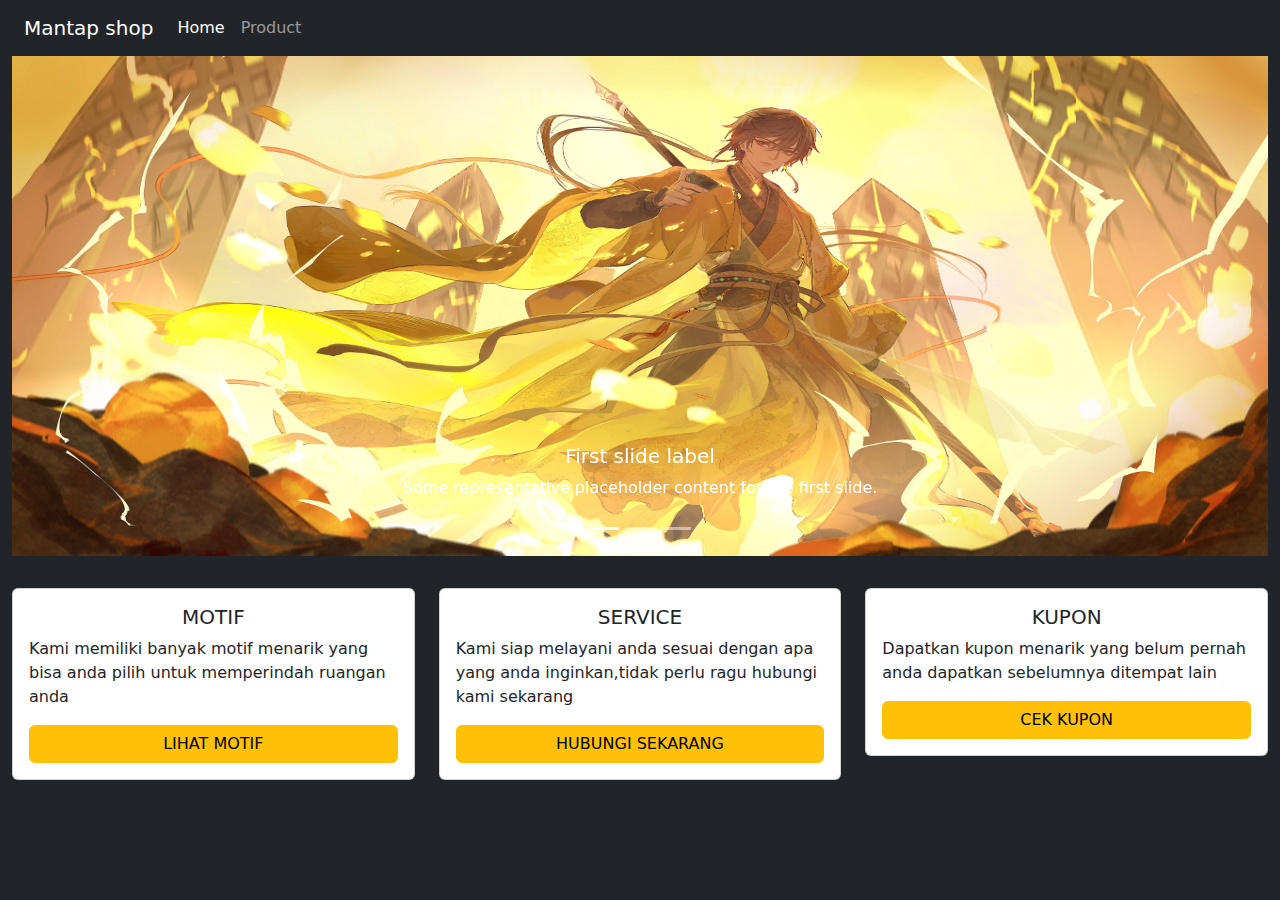
==== index.html @ f48451a2 "Merge branch 'main' of github.com:roberdtjh/muehehe" ====
<!DOCTYPE html>
<html lang="en">

<head>
  <meta charset="UTF-8">
  <meta http-equiv="X-UA-Compatible" content="IE=edge">
  <meta name="viewport" content="width=device-width, initial-scale=1.0">
  <title>muehehe</title>
  <link rel="stylesheet" href="https://cdn.jsdelivr.net/npm/bootstrap@5.2.3/dist/css/bootstrap.min.css">
</head>

<body class="bg-dark">
  <div class="container-fluid text-light" style="height: 100vh">

    <!-- navbar start -->
    <nav class="navbar navbar-expand-lg navbar-dark bg-dark text-light sticky-top">
      <div class="container-fluid">
        <a class="navbar-brand" href="/index.html">Mantap shop</a>
        <button class="navbar-toggler" type="button" data-bs-toggle="collapse" data-bs-target="#navbarNav"
          aria-controls="navbarNav" aria-expanded="false" aria-label="Toggle navigation">
          <span class="navbar-toggler-icon"></span>
        </button>
        <div class="collapse navbar-collapse" id="navbarNav">
          <ul class="navbar-nav">
            <li class="nav-item">
              <a class="nav-link active" aria-current="page" href="/">Home</a>
            </li>
            <li class="nav-item">
              <a class="nav-link" href="/product">Product</a>
            </li>
          </ul>
        </div>
      </div>
    </nav>
    <!-- navbar end -->

    <!-- carousel images start -->
    <div id="carouselExampleCaptions" class="carousel slide" data-bs-ride="false">
      <div class="carousel-indicators">
        <button type="button" data-bs-target="#carouselExampleCaptions" data-bs-slide-to="0" class="active"
          aria-current="true" aria-label="Slide 1"></button>
        <button type="button" data-bs-target="#carouselExampleCaptions" data-bs-slide-to="1"
          aria-label="Slide 2"></button>
        <button type="button" data-bs-target="#carouselExampleCaptions" data-bs-slide-to="2"
          aria-label="Slide 3"></button>
      </div>
      <div class="carousel-inner">
        <div class="carousel-item active">
          <img src="/img/1146667.jpg" class="d-block w-100" alt="..." style="height:500px ;">
          <div class="carousel-caption d-none d-md-block">
            <h5>First slide label</h5>
            <p>Some representative placeholder content for the first slide.</p>
          </div>
        </div>
        <div class="carousel-item">
          <img src="/img/1146765.png" id="imgcarousel" class="d-block w-100" alt="..." style="height:500px ;">
          <div class="carousel-caption d-none d-md-block">
            <h5>Second slide label</h5>
            <p>Some representative placeholder content for the second slide.</p>
          </div>
        </div>
        <div class="carousel-item">
          <img src="/img/1147279.png" id="imgcarousel" class="d-block w-100" alt="..." style="height:500px ;">
          <div class="carousel-caption d-none d-md-block">
            <h5>Third slide label</h5>
            <p>Some representative placeholder content for the third slide.</p>
          </div>
        </div>
      </div>
      <button class="carousel-control-prev" type="button" data-bs-target="#carouselExampleCaptions"
        data-bs-slide="prev">
        <span class="carousel-control-prev-icon" aria-hidden="true"></span>
        <span class="visually-hidden">Previous</span>
      </button>
      <button class="carousel-control-next" type="button" data-bs-target="#carouselExampleCaptions"
        data-bs-slide="next">
        <span class="carousel-control-next-icon" aria-hidden="true"></span>
        <span class="visually-hidden">Next</span>
      </button>
    </div>
    <!-- carousel images end-->

    <!-- card start -->
    <div class="row text-dark mt-2">
      <div class="col-sm-4 g-4">
        <div class="card">
          <div class="card-body">
            <h5 class="card-title text-center">MOTIF</h5>
            <p class="card-text">Kami memiliki banyak motif menarik yang bisa anda pilih untuk memperindah ruangan anda
            </p>
            <a href="/product" class="btn btn-warning d-block">LIHAT MOTIF</a>
          </div>
        </div>
      </div>
      <div class="col-sm-4 g-4">
        <div class="card">
          <div class="card-body">
            <h5 class="card-title text-center">SERVICE</h5>
            <p class="card-text">Kami siap melayani anda sesuai dengan apa yang anda inginkan,tidak perlu ragu hubungi
              kami sekarang</p>
            <a href="/contact" class="btn btn-warning d-block">HUBUNGI SEKARANG</a>
          </div>
        </div>
      </div>
      <div class="col-sm-4 g-4">
        <div class="card">
          <div class="card-body">
            <h5 class="card-title text-center">KUPON</h5>
            <p class="card-text">Dapatkan kupon menarik yang belum pernah anda dapatkan sebelumnya ditempat lain</p>
            <a href="/kupon" class="btn btn-warning d-block">CEK KUPON</a>
          </div>
        </div>
      </div>

    </div>
    <script src="https://cdn.jsdelivr.net/npm/bootstrap@5.2.3/dist/js/bootstrap.bundle.min.js"></script>
</body>

</html>
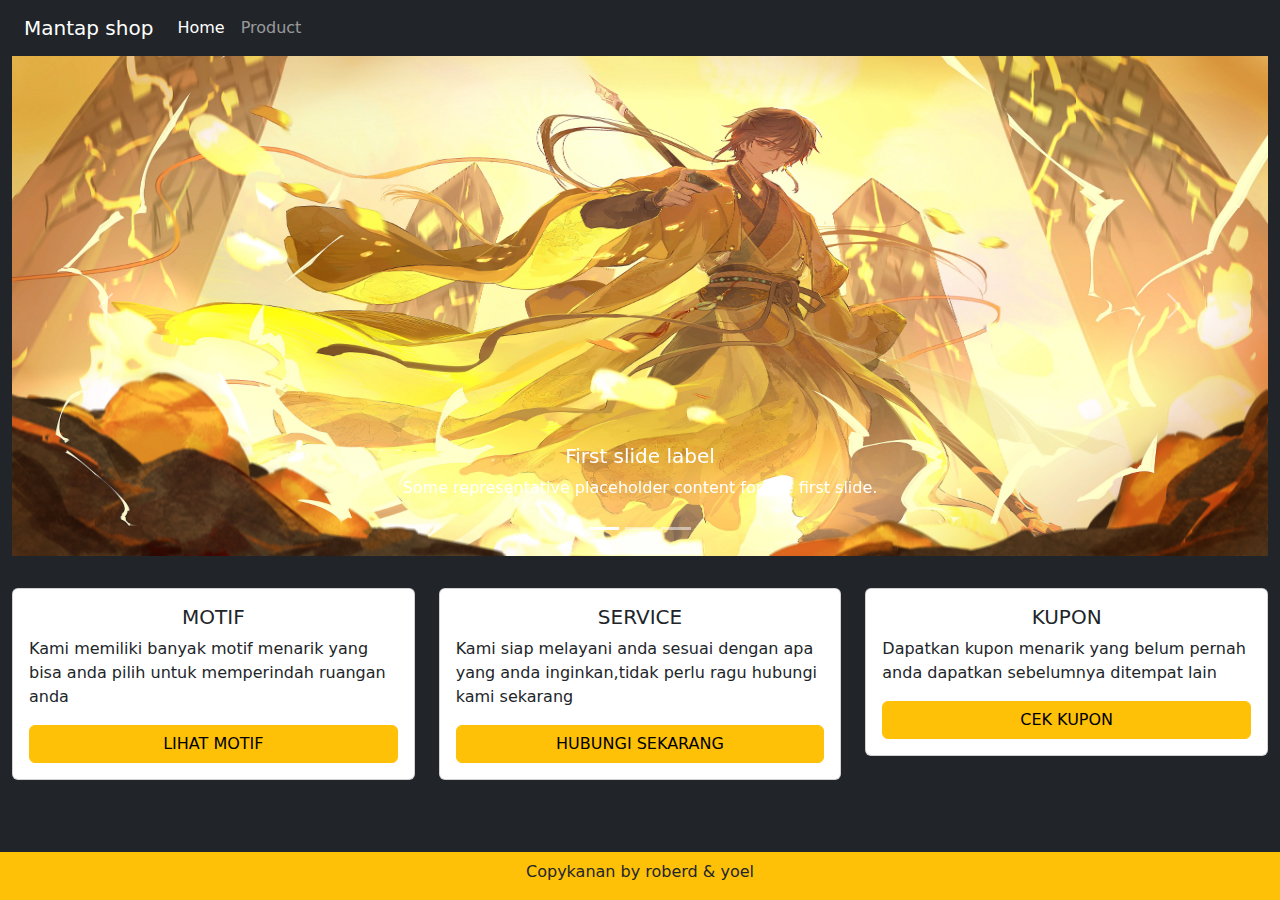
==== commit e791130c: "namabah fooyter index" ====
--- a/index.html
+++ b/index.html
@@ -81,7 +81,7 @@
     <!-- carousel images end-->
 
     <!-- card start -->
-    <div class="row text-dark mt-2">
+    <div class="row text-dark mt-2 pb-5 mb-5">
       <div class="col-sm-4 g-4">
         <div class="card">
           <div class="card-body">
@@ -112,6 +112,14 @@
         </div>
       </div>
 
+      <!-- footer start -->
+      <footer class="footer fixed-bottom bg-warning text-dark">
+        <div class="row text-center pt-2">
+          <p>Copykanan by roberd & yoel</p>
+        </div>
+      </footer>
+      <!-- footer end -->
+
     </div>
     <script src="https://cdn.jsdelivr.net/npm/bootstrap@5.2.3/dist/js/bootstrap.bundle.min.js"></script>
 </body>
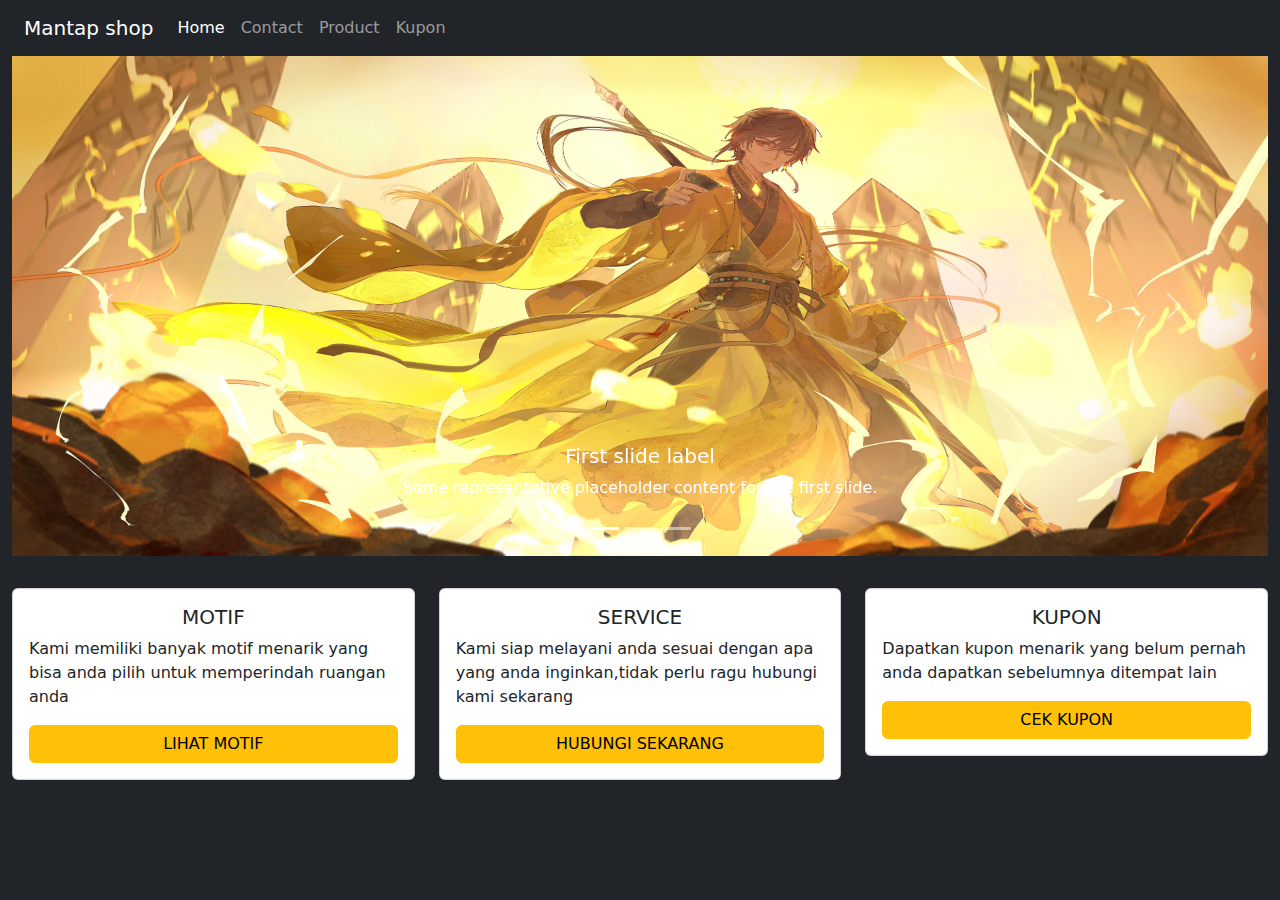
==== commit cf295142: "edit" ====
--- a/index.html
+++ b/index.html
@@ -15,7 +15,7 @@
     <!-- navbar start -->
     <nav class="navbar navbar-expand-lg navbar-dark bg-dark text-light sticky-top">
       <div class="container-fluid">
-        <a class="navbar-brand" href="/index.html">Mantap shop</a>
+        <a class="navbar-brand" href="#">Mantap shop</a>
         <button class="navbar-toggler" type="button" data-bs-toggle="collapse" data-bs-target="#navbarNav"
           aria-controls="navbarNav" aria-expanded="false" aria-label="Toggle navigation">
           <span class="navbar-toggler-icon"></span>
@@ -26,7 +26,13 @@
               <a class="nav-link active" aria-current="page" href="/">Home</a>
             </li>
             <li class="nav-item">
+              <a class="nav-link" href="/contact">Contact</a>
+            </li>
+            <li class="nav-item">
               <a class="nav-link" href="/product">Product</a>
+            </li>
+            <li class="nav-item">
+              <a class="nav-link" href="/kupon">Kupon</a>
             </li>
           </ul>
         </div>
@@ -81,7 +87,7 @@
     <!-- carousel images end-->
 
     <!-- card start -->
-    <div class="row text-dark mt-2 pb-5 mb-5">
+    <div class="row text-dark mt-2">
       <div class="col-sm-4 g-4">
         <div class="card">
           <div class="card-body">
@@ -112,14 +118,6 @@
         </div>
       </div>
 
-      <!-- footer start -->
-      <footer class="footer fixed-bottom bg-warning text-dark">
-        <div class="row text-center pt-2">
-          <p>Copykanan by roberd & yoel</p>
-        </div>
-      </footer>
-      <!-- footer end -->
-
     </div>
     <script src="https://cdn.jsdelivr.net/npm/bootstrap@5.2.3/dist/js/bootstrap.bundle.min.js"></script>
 </body>
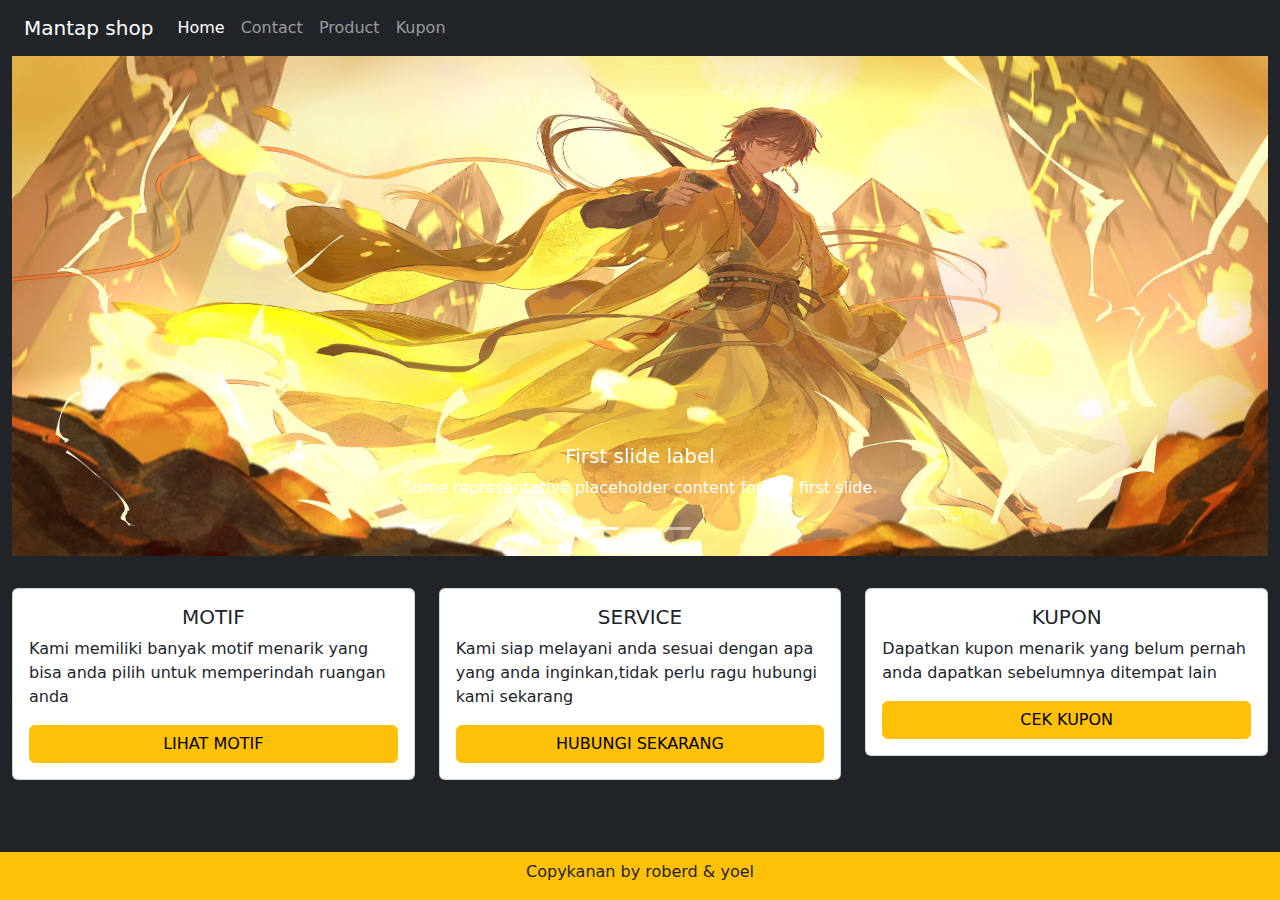
==== commit 043b8047: "Merge branch 'main' of https://github.com/roberdtjh/muehehe" ====
--- a/index.html
+++ b/index.html
@@ -87,7 +87,7 @@
     <!-- carousel images end-->
 
     <!-- card start -->
-    <div class="row text-dark mt-2">
+    <div class="row text-dark mt-2 pb-5 mb-5">
       <div class="col-sm-4 g-4">
         <div class="card">
           <div class="card-body">
@@ -118,6 +118,14 @@
         </div>
       </div>
 
+      <!-- footer start -->
+      <footer class="footer fixed-bottom bg-warning text-dark">
+        <div class="row text-center pt-2">
+          <p>Copykanan by roberd & yoel</p>
+        </div>
+      </footer>
+      <!-- footer end -->
+
     </div>
     <script src="https://cdn.jsdelivr.net/npm/bootstrap@5.2.3/dist/js/bootstrap.bundle.min.js"></script>
 </body>
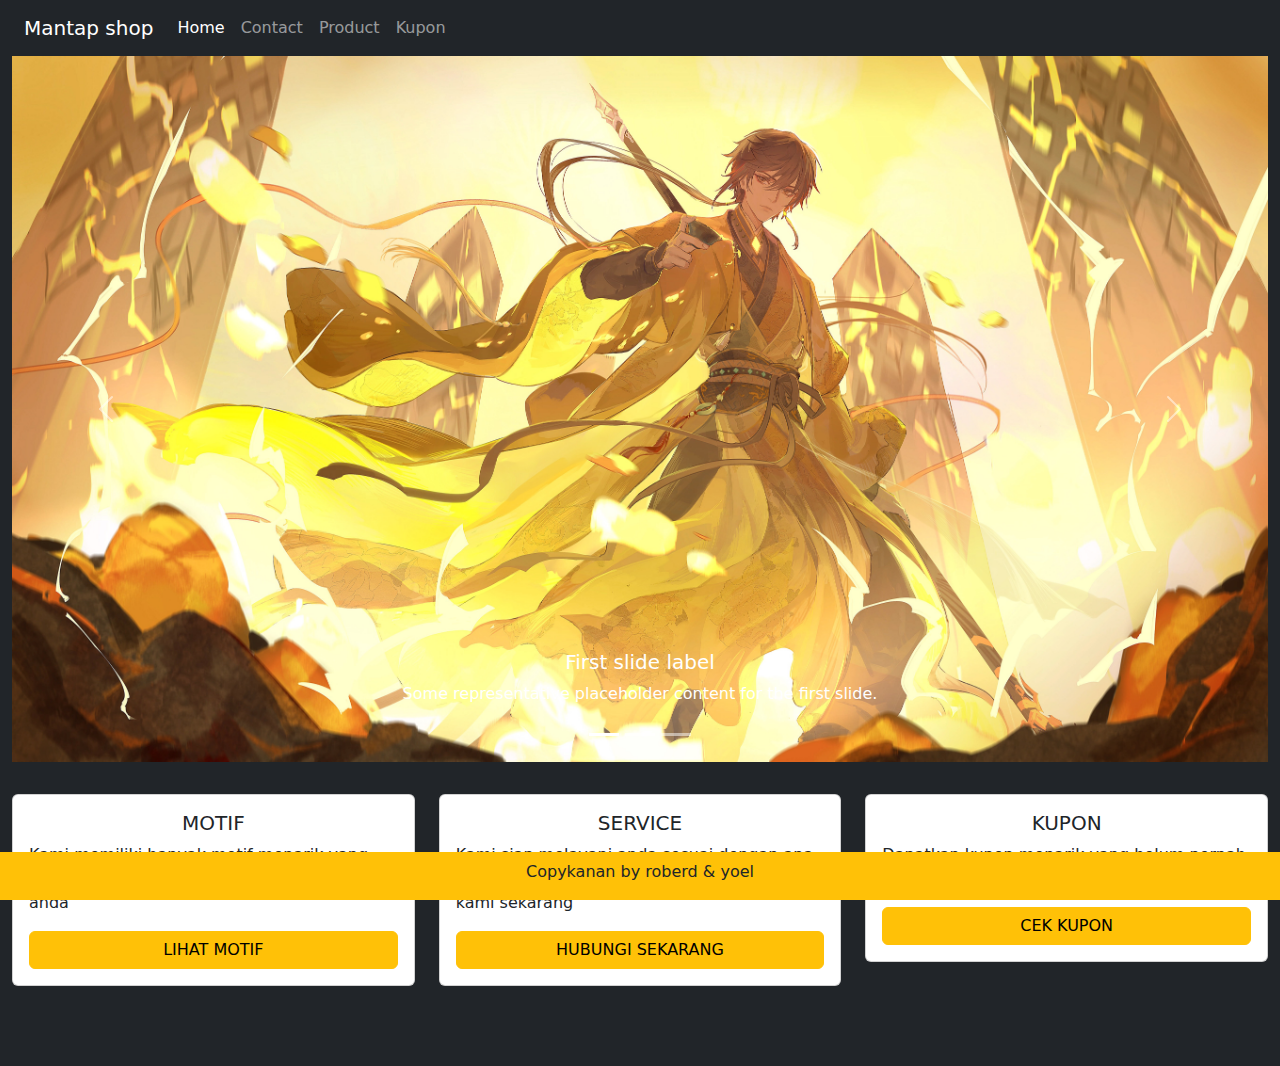
==== commit 35451fdb: "fix" ====
--- a/index.html
+++ b/index.html
@@ -52,21 +52,21 @@
       </div>
       <div class="carousel-inner">
         <div class="carousel-item active">
-          <img src="/img/1146667.jpg" class="d-block w-100" alt="..." style="height:500px ;">
+          <img src="/img/1146667.jpg" id="imgcarousel" class="d-block w-100" alt="..." style="height: 100%;">
           <div class="carousel-caption d-none d-md-block">
             <h5>First slide label</h5>
             <p>Some representative placeholder content for the first slide.</p>
           </div>
         </div>
         <div class="carousel-item">
-          <img src="/img/1146765.png" id="imgcarousel" class="d-block w-100" alt="..." style="height:500px ;">
+          <img src="/img/1146765.png" id="imgcarousel" class="d-block w-100" alt="..." style="height: 100%;">
           <div class="carousel-caption d-none d-md-block">
             <h5>Second slide label</h5>
             <p>Some representative placeholder content for the second slide.</p>
           </div>
         </div>
         <div class="carousel-item">
-          <img src="/img/1147279.png" id="imgcarousel" class="d-block w-100" alt="..." style="height:500px ;">
+          <img src="/img/1147279.png" id="imgcarousel" class="d-block w-100" alt="..." style="height: 100%;">
           <div class="carousel-caption d-none d-md-block">
             <h5>Third slide label</h5>
             <p>Some representative placeholder content for the third slide.</p>
@@ -87,7 +87,7 @@
     <!-- carousel images end-->
 
     <!-- card start -->
-    <div class="row text-dark mt-2 pb-5 mb-5">
+    <div class="row text-dark mt-2" style="padding-bottom: 80px;">
       <div class="col-sm-4 g-4">
         <div class="card">
           <div class="card-body">
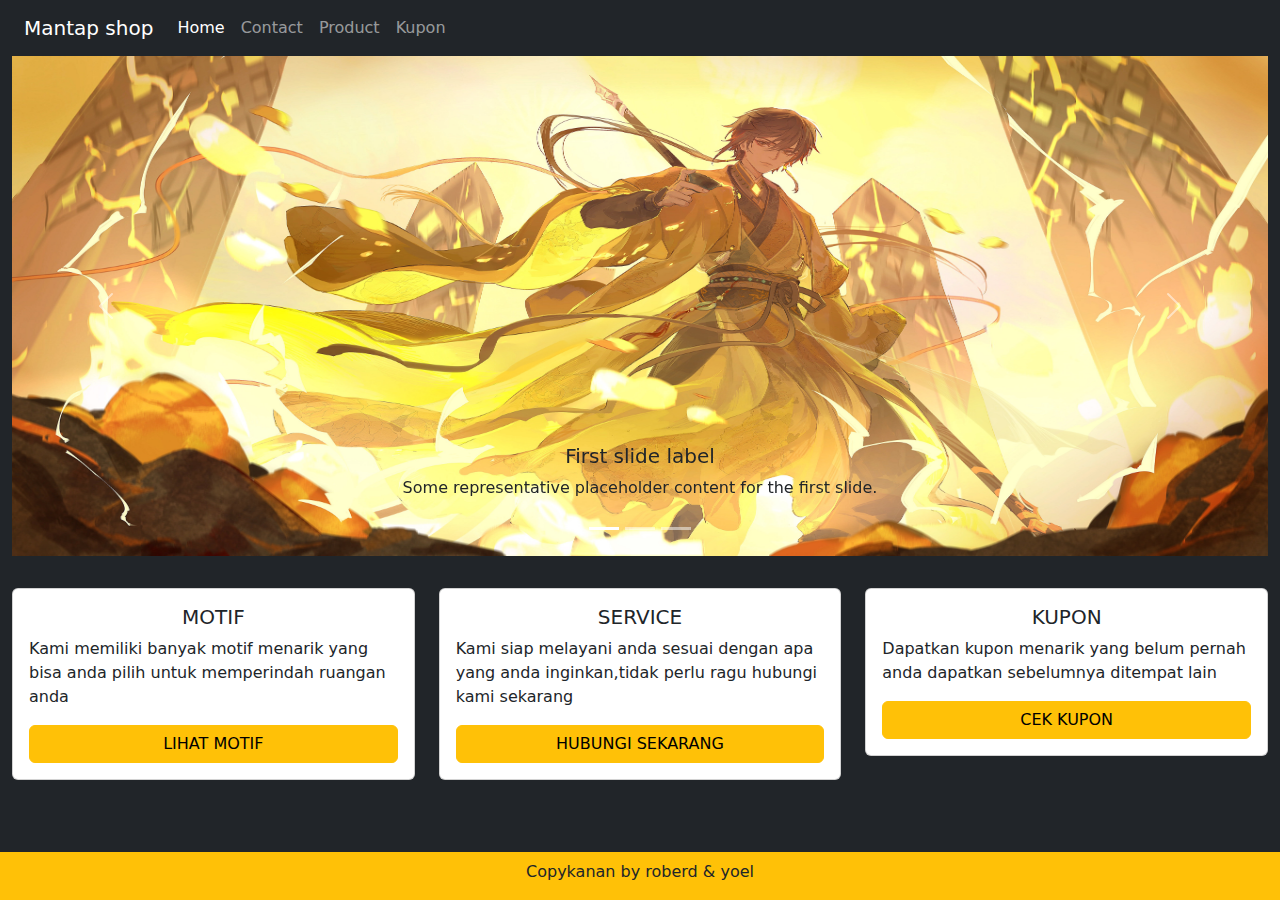
==== commit 65808b12: "okok" ====
--- a/index.html
+++ b/index.html
@@ -52,21 +52,21 @@
       </div>
       <div class="carousel-inner">
         <div class="carousel-item active">
-          <img src="/img/1146667.jpg" id="imgcarousel" class="d-block w-100" alt="..." style="height: 100%;">
-          <div class="carousel-caption d-none d-md-block">
+          <img src="/img/1146667.jpg" class="d-block w-100" alt="..." style="height:500px ;">
+          <div class="carousel-caption d-none d-md-block text-dark">
             <h5>First slide label</h5>
             <p>Some representative placeholder content for the first slide.</p>
           </div>
         </div>
         <div class="carousel-item">
-          <img src="/img/1146765.png" id="imgcarousel" class="d-block w-100" alt="..." style="height: 100%;">
+          <img src="/img/1146765.png" id="imgcarousel" class="d-block w-100" alt="..." style="height:500px ;">
           <div class="carousel-caption d-none d-md-block">
             <h5>Second slide label</h5>
             <p>Some representative placeholder content for the second slide.</p>
           </div>
         </div>
         <div class="carousel-item">
-          <img src="/img/1147279.png" id="imgcarousel" class="d-block w-100" alt="..." style="height: 100%;">
+          <img src="/img/1147279.png" id="imgcarousel" class="d-block w-100" alt="..." style="height:500px ;">
           <div class="carousel-caption d-none d-md-block">
             <h5>Third slide label</h5>
             <p>Some representative placeholder content for the third slide.</p>
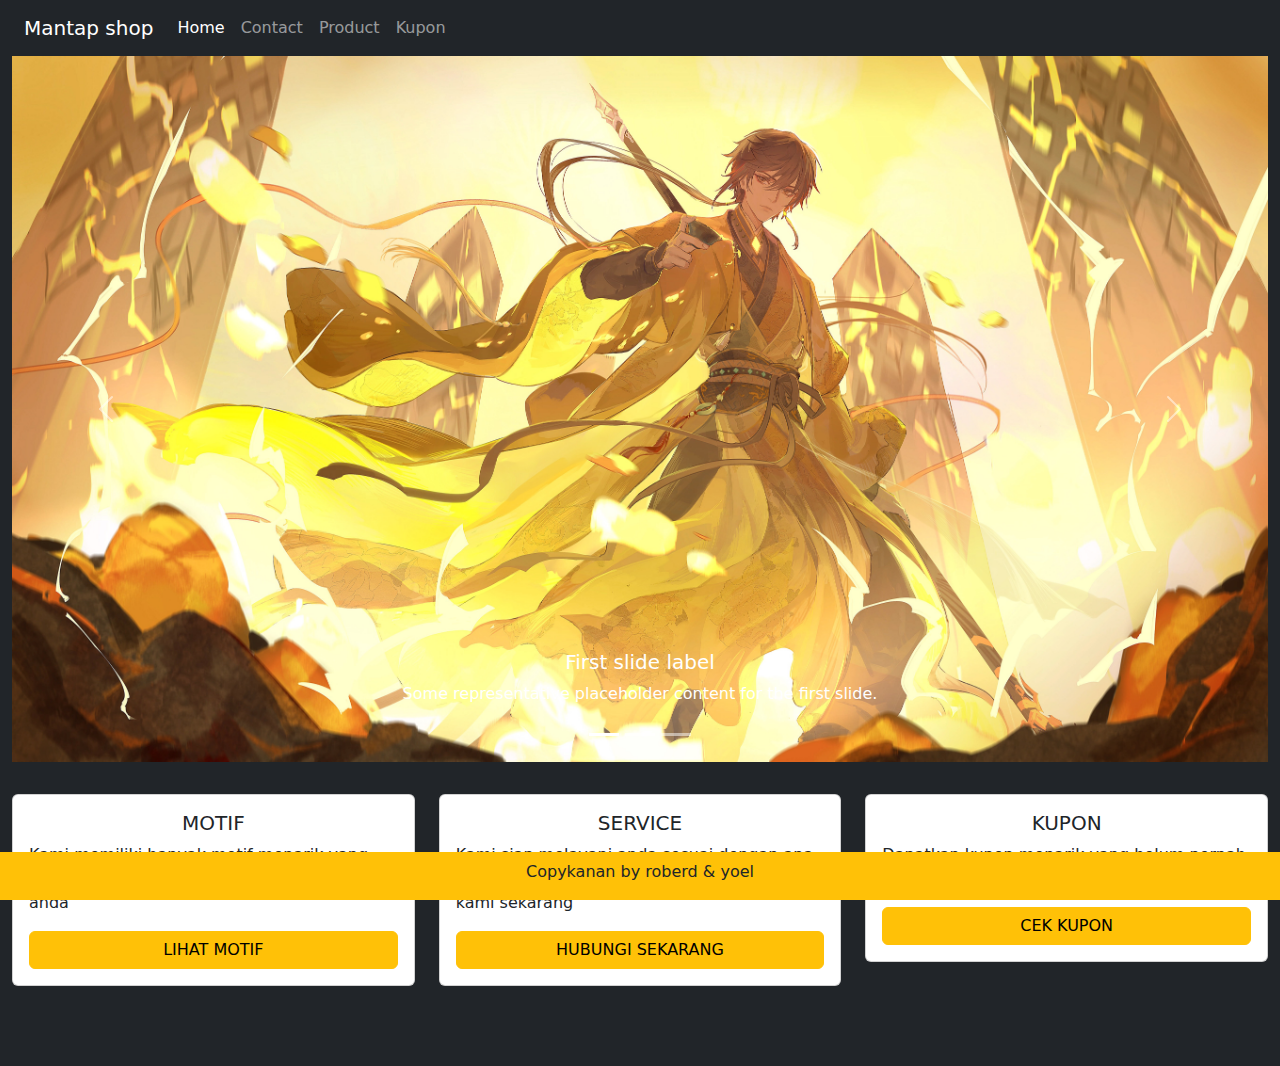
==== commit db237d48: "Merge branch 'main' of https://github.com/roberdtjh/muehehe" ====
--- a/index.html
+++ b/index.html
@@ -52,21 +52,21 @@
       </div>
       <div class="carousel-inner">
         <div class="carousel-item active">
-          <img src="/img/1146667.jpg" class="d-block w-100" alt="..." style="height:500px ;">
-          <div class="carousel-caption d-none d-md-block text-dark">
+          <img src="/img/1146667.jpg" id="imgcarousel" class="d-block w-100" alt="..." style="height: 100%;">
+          <div class="carousel-caption d-none d-md-block">
             <h5>First slide label</h5>
             <p>Some representative placeholder content for the first slide.</p>
           </div>
         </div>
         <div class="carousel-item">
-          <img src="/img/1146765.png" id="imgcarousel" class="d-block w-100" alt="..." style="height:500px ;">
+          <img src="/img/1146765.png" id="imgcarousel" class="d-block w-100" alt="..." style="height: 100%;">
           <div class="carousel-caption d-none d-md-block">
             <h5>Second slide label</h5>
             <p>Some representative placeholder content for the second slide.</p>
           </div>
         </div>
         <div class="carousel-item">
-          <img src="/img/1147279.png" id="imgcarousel" class="d-block w-100" alt="..." style="height:500px ;">
+          <img src="/img/1147279.png" id="imgcarousel" class="d-block w-100" alt="..." style="height: 100%;">
           <div class="carousel-caption d-none d-md-block">
             <h5>Third slide label</h5>
             <p>Some representative placeholder content for the third slide.</p>
